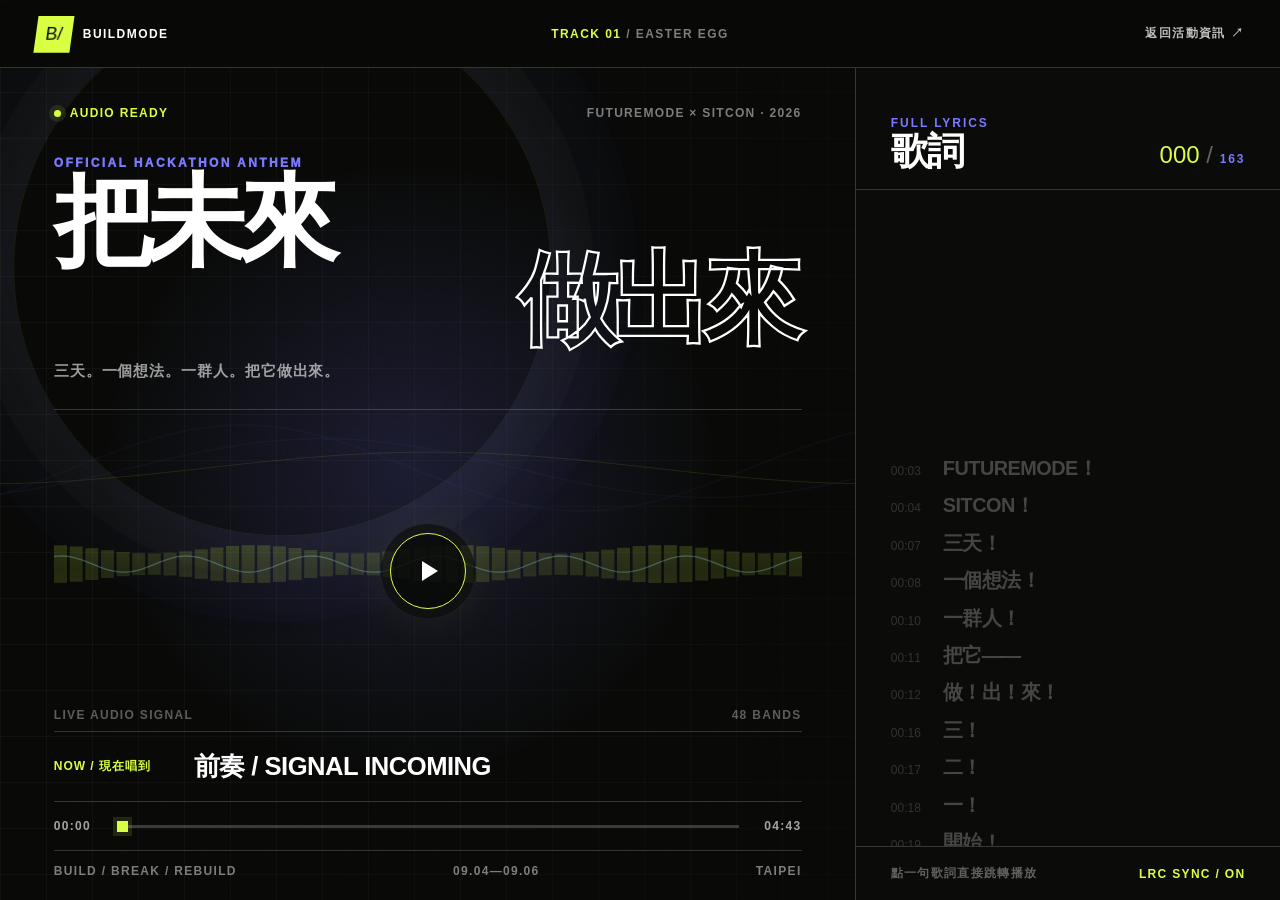
==== anthem.html @ 4e706528 "Sync anthem lyrics with LRC timestamps" ====
<!doctype html>
<html lang="zh-Hant">
  <head>
    <meta charset="UTF-8" />
    <meta name="viewport" content="width=device-width, initial-scale=1.0" />
    <meta name="description" content="BUILDMODE GEN-AI HACKATHON 2026 主題曲〈把未來做出來〉互動播放頁。" />
    <meta name="theme-color" content="#090a08" />
    <meta property="og:title" content="把未來做出來｜BUILDMODE 主題曲" />
    <meta property="og:description" content="FUTUREMODE × SITCON，三天，把腦中的未來做出來。" />
    <title>把未來做出來｜BUILDMODE 主題曲</title>
    <link rel="stylesheet" href="anthem.css" />
    <script src="anthem.js" defer></script>
  </head>
  <body>
    <a class="skip-link" href="#anthem-main">跳至播放器</a>
    <canvas id="ambient-canvas" class="ambient-canvas" aria-hidden="true"></canvas>
    <div class="page-grid" aria-hidden="true"></div>
    <div class="page-noise" aria-hidden="true"></div>

    <header class="anthem-header">
      <a class="anthem-brand" href="index.html" aria-label="返回 BUILDMODE 活動資訊首頁">
        <span aria-hidden="true">B/</span>
        <strong>BUILDMODE</strong>
      </a>
      <p><span>TRACK 01</span> / EASTER EGG</p>
      <a class="back-link" href="index.html">返回活動資訊 <span aria-hidden="true">↗</span></a>
    </header>

    <main id="anthem-main" class="anthem-layout">
      <section class="anthem-stage" aria-labelledby="anthem-title">
        <div class="stage-status">
          <span><i id="status-dot" aria-hidden="true"></i><b id="audio-status">AUDIO READY</b></span>
          <span>FUTUREMODE × SITCON · 2026</span>
        </div>

        <div class="title-block">
          <p class="title-kicker">OFFICIAL HACKATHON ANTHEM</p>
          <h1 id="anthem-title">
            <span>把未來</span>
            <span class="title-outline">做出來</span>
          </h1>
          <p class="title-note">三天。一個想法。一群人。把它做出來。</p>
        </div>

        <div class="visualizer" data-playing="false">
          <canvas id="wave-canvas" aria-hidden="true"></canvas>
          <div class="visualizer-rings" aria-hidden="true"><i></i><i></i><i></i></div>
          <button id="play-button" class="play-button" type="button" aria-label="播放〈把未來做出來〉">
            <span class="play-icon" aria-hidden="true"></span>
          </button>
          <div class="visualizer-label" aria-hidden="true"><span>LIVE AUDIO SIGNAL</span><span>48 BANDS</span></div>
        </div>

        <div class="current-lyric" aria-live="polite">
          <span>NOW / 現在唱到</span>
          <strong id="current-lyric">按下播放，把未來做出來。</strong>
        </div>

        <div class="player-controls">
          <time id="current-time" datetime="PT0S">00:00</time>
          <label class="seek-label">
            <span class="sr-only">歌曲進度</span>
            <input id="seek-control" type="range" min="0" max="1000" value="0" aria-valuetext="00:00 / --:--" />
          </label>
          <time id="duration" datetime="">--:--</time>
        </div>
        <audio id="anthem-audio" preload="metadata" playsinline>
          <source src="把未來做出來.mp3" type="audio/mpeg" />
          你的瀏覽器不支援音訊播放。
        </audio>

        <div class="stage-footer" aria-hidden="true">
          <span>BUILD / BREAK / REBUILD</span>
          <span>09.04—09.06</span>
          <span>TAIPEI</span>
        </div>
      </section>

      <aside class="lyrics-panel" aria-labelledby="lyrics-title">
        <header class="lyrics-header">
          <div>
            <span>FULL LYRICS</span>
            <h2 id="lyrics-title">歌詞</h2>
          </div>
          <p><b id="lyric-position">000</b> / <span id="lyric-total">---</span></p>
        </header>
        <div id="lyrics-scroll" class="lyrics-scroll" tabindex="0" aria-label="〈把未來做出來〉完整歌詞">
          <ol id="lyrics-list" class="lyrics-list" aria-live="polite">
            <li class="lyrics-loading">LOADING LYRICS<span>...</span></li>
          </ol>
        </div>
        <footer class="lyrics-footer">
          <span>點一句歌詞直接跳轉播放</span>
          <span>LRC SYNC / ON</span>
        </footer>
      </aside>
    </main>
  </body>
</html>
---- anthem.css ----
:root {
  --ink: #090a08;
  --paper: #f3f0e6;
  --acid: #d9ff43;
  --violet: #7b79ff;
  --cyan: #9de7ff;
  --line: rgba(255, 255, 255, 0.18);
  --energy-scale: 1;
  --energy-opacity: 0.16;
  --font-sans: "Noto Sans TC", "PingFang TC", "Microsoft JhengHei", Arial, sans-serif;
  --font-display: Impact, Haettenschweiler, "Arial Narrow Bold", "Arial Black", sans-serif;
}

*,
*::before,
*::after {
  box-sizing: border-box;
}

html {
  background: var(--ink);
  color-scheme: dark;
}

body {
  min-width: 320px;
  min-height: 100svh;
  margin: 0;
  overflow: hidden;
  background:
    radial-gradient(circle at 32% 52%, rgba(123, 121, 255, 0.17), transparent 31%),
    var(--ink);
  color: #fff;
  font-family: var(--font-sans);
  -webkit-font-smoothing: antialiased;
}

button,
input {
  color: inherit;
  font: inherit;
}

button,
a,
input {
  -webkit-tap-highlight-color: transparent;
}

a {
  color: inherit;
}

:focus-visible {
  outline: 3px solid var(--cyan);
  outline-offset: 4px;
}

::selection {
  background: var(--acid);
  color: var(--ink);
}

.sr-only {
  position: absolute;
  width: 1px;
  height: 1px;
  padding: 0;
  margin: -1px;
  overflow: hidden;
  clip: rect(0, 0, 0, 0);
  white-space: nowrap;
  border: 0;
}

.skip-link {
  position: fixed;
  z-index: 100;
  top: 8px;
  left: 8px;
  padding: 10px 14px;
  background: var(--acid);
  color: var(--ink);
  font-weight: 900;
  transform: translateY(-150%);
}

.skip-link:focus {
  transform: translateY(0);
}

.ambient-canvas,
.page-grid,
.page-noise {
  position: fixed;
  inset: 0;
  width: 100%;
  height: 100%;
  pointer-events: none;
}

.ambient-canvas {
  z-index: 0;
  opacity: var(--energy-opacity);
  filter: blur(0.3px);
  transition: opacity 120ms linear;
}

.page-grid {
  z-index: 1;
  background-image:
    linear-gradient(rgba(255, 255, 255, 0.035) 1px, transparent 1px),
    linear-gradient(90deg, rgba(255, 255, 255, 0.035) 1px, transparent 1px);
  background-size: 46px 46px;
  mask-image: linear-gradient(90deg, #000, rgba(0, 0, 0, 0.62) 58%, transparent 86%);
}

.page-noise {
  z-index: 2;
  opacity: 0.18;
  background-image: url("data:image/svg+xml,%3Csvg viewBox='0 0 180 180' xmlns='http://www.w3.org/2000/svg'%3E%3Cfilter id='n'%3E%3CfeTurbulence type='fractalNoise' baseFrequency='.92' numOctaves='3' stitchTiles='stitch'/%3E%3C/filter%3E%3Crect width='100%25' height='100%25' filter='url(%23n)' opacity='.2'/%3E%3C/svg%3E");
  mix-blend-mode: soft-light;
}

.anthem-header {
  position: fixed;
  z-index: 20;
  top: 0;
  right: 0;
  left: 0;
  display: grid;
  height: 68px;
  grid-template-columns: 1fr auto 1fr;
  align-items: center;
  padding: 0 clamp(18px, 2.8vw, 44px);
  border-bottom: 1px solid var(--line);
  background: rgba(9, 10, 8, 0.72);
  backdrop-filter: blur(18px);
}

.anthem-brand {
  display: inline-flex;
  justify-self: start;
  align-items: center;
  gap: 11px;
  text-decoration: none;
}

.anthem-brand > span {
  display: grid;
  width: 36px;
  height: 36px;
  place-items: center;
  background: var(--acid);
  color: var(--ink);
  font-family: var(--font-display);
  font-size: 18px;
  transform: skew(-8deg);
  transition: transform 220ms cubic-bezier(0.16, 1, 0.3, 1);
}

.anthem-brand:hover > span {
  transform: skew(-8deg) rotate(8deg) scale(1.08);
}

.anthem-brand strong,
.anthem-header p,
.back-link {
  font-size: 12px;
  font-weight: 900;
  letter-spacing: 0.12em;
}

.anthem-header p {
  margin: 0;
  color: rgba(255, 255, 255, 0.48);
}

.anthem-header p span {
  color: var(--acid);
}

.back-link {
  justify-self: end;
  color: rgba(255, 255, 255, 0.74);
  text-decoration: none;
}

.back-link:hover {
  color: var(--acid);
}

.anthem-layout {
  position: relative;
  z-index: 3;
  display: grid;
  height: 100svh;
  grid-template-columns: minmax(0, 1.45fr) minmax(370px, 0.72fr);
  padding-top: 68px;
}

.anthem-stage {
  position: relative;
  display: grid;
  min-width: 0;
  grid-template-rows: auto auto minmax(170px, 1fr) auto auto auto;
  padding: clamp(24px, 3vw, 46px) clamp(24px, 4.2vw, 68px) 22px;
  overflow: hidden;
}

.anthem-stage::before {
  position: absolute;
  z-index: -1;
  top: 24%;
  left: 33%;
  width: min(42vw, 620px);
  aspect-ratio: 1;
  border: 1px solid rgba(217, 255, 67, 0.12);
  border-radius: 50%;
  box-shadow:
    0 0 0 42px rgba(217, 255, 67, 0.025),
    0 0 0 86px rgba(123, 121, 255, 0.025),
    0 0 120px rgba(123, 121, 255, 0.2);
  content: "";
  opacity: calc(0.54 + var(--energy-opacity));
  transform: translate(-50%, -50%) scale(var(--energy-scale));
  transition: transform 100ms linear, opacity 100ms linear;
}

.stage-status,
.stage-footer,
.visualizer-label,
.player-controls,
.lyrics-footer {
  font-size: 12px;
  font-weight: 850;
  letter-spacing: 0.11em;
}

.stage-status,
.stage-footer {
  display: flex;
  align-items: center;
  justify-content: space-between;
  color: rgba(255, 255, 255, 0.47);
}

.stage-status > span:first-child {
  display: inline-flex;
  align-items: center;
  gap: 9px;
  color: var(--acid);
}

.stage-status i {
  width: 7px;
  height: 7px;
  border-radius: 50%;
  background: currentcolor;
  box-shadow: 0 0 0 5px rgba(217, 255, 67, 0.1);
}

.stage-status i.is-live {
  animation: status-pulse 1.1s ease-out infinite;
}

.stage-status i.is-error {
  color: #ff7a64;
}

.title-block {
  position: relative;
  z-index: 2;
  margin-top: clamp(22px, 4vh, 44px);
}

.title-kicker {
  margin: 0 0 13px;
  color: var(--violet);
  font-size: 12px;
  font-weight: 950;
  letter-spacing: 0.2em;
}

.title-block h1 {
  display: flex;
  flex-direction: column;
  margin: 0;
  font-size: clamp(58px, 7.8vw, 128px);
  font-weight: 950;
  letter-spacing: -0.075em;
  line-height: 0.78;
}

.title-block h1 > span {
  display: block;
  width: max-content;
  max-width: 100%;
  transform: translateY(20px);
  opacity: 0;
}

body.is-ready .title-block h1 > span {
  transform: translateY(0);
  opacity: 1;
  transition: opacity 620ms ease, transform 720ms cubic-bezier(0.16, 1, 0.3, 1);
}

body.is-ready .title-block h1 > span:nth-child(2) {
  transition-delay: 90ms;
}

.title-outline {
  align-self: flex-end;
  padding-right: 0.06em;
  color: transparent;
  -webkit-text-stroke: clamp(1px, 0.18vw, 3px) #fff;
}

.title-note {
  max-width: 540px;
  margin: 22px 0 0;
  color: rgba(255, 255, 255, 0.6);
  font-size: clamp(13px, 1.2vw, 16px);
  font-weight: 700;
  letter-spacing: 0.06em;
}

.visualizer {
  position: relative;
  min-height: 170px;
  margin-top: clamp(16px, 3vh, 34px);
  border-top: 1px solid var(--line);
  border-bottom: 1px solid var(--line);
  overflow: hidden;
}

#wave-canvas {
  position: absolute;
  inset: 0;
  display: block;
  width: 100%;
  height: 100%;
}

.visualizer-rings {
  position: absolute;
  top: 50%;
  left: 50%;
  width: 104px;
  height: 104px;
  pointer-events: none;
  transform: translate(-50%, -50%);
}

.visualizer-rings i {
  position: absolute;
  inset: 0;
  border: 1px solid rgba(217, 255, 67, 0.38);
  border-radius: 50%;
  opacity: 0;
}

.visualizer[data-playing="true"] .visualizer-rings i {
  animation: ring-out 2.1s ease-out infinite;
}

.visualizer[data-playing="true"] .visualizer-rings i:nth-child(2) {
  animation-delay: 0.7s;
}

.visualizer[data-playing="true"] .visualizer-rings i:nth-child(3) {
  animation-delay: 1.4s;
}

.play-button {
  position: absolute;
  z-index: 2;
  top: 50%;
  left: 50%;
  display: grid;
  width: 76px;
  height: 76px;
  padding: 0;
  place-items: center;
  border: 1px solid var(--acid);
  border-radius: 50%;
  background: rgba(9, 10, 8, 0.86);
  box-shadow: 0 0 0 9px rgba(9, 10, 8, 0.62), 0 0 55px rgba(217, 255, 67, 0.12);
  cursor: pointer;
  transform: translate(-50%, -50%);
  transition: background 180ms ease, color 180ms ease, transform 180ms ease;
}

.play-button:hover {
  background: var(--acid);
  color: var(--ink);
  transform: translate(-50%, -50%) scale(1.06);
}

.play-button:active {
  transform: translate(-50%, -50%) scale(0.96);
}

.play-icon {
  width: 0;
  height: 0;
  margin-left: 5px;
  border-top: 10px solid transparent;
  border-bottom: 10px solid transparent;
  border-left: 16px solid currentcolor;
}

.play-button.is-playing .play-icon {
  width: 15px;
  height: 19px;
  margin-left: 0;
  border: 0;
  border-right: 5px solid currentcolor;
  border-left: 5px solid currentcolor;
}

.visualizer-label {
  position: absolute;
  right: 0;
  bottom: 9px;
  left: 0;
  display: flex;
  justify-content: space-between;
  color: rgba(255, 255, 255, 0.34);
  pointer-events: none;
}

.current-lyric {
  display: grid;
  min-height: 70px;
  grid-template-columns: 120px 1fr;
  gap: 20px;
  align-items: center;
  padding: 10px 0;
  border-bottom: 1px solid var(--line);
}

.current-lyric > span {
  color: var(--acid);
  font-size: 12px;
  font-weight: 900;
  letter-spacing: 0.08em;
}

.current-lyric strong {
  min-width: 0;
  overflow: hidden;
  font-size: clamp(17px, 2vw, 27px);
  letter-spacing: -0.02em;
  line-height: 1.1;
  text-overflow: ellipsis;
  white-space: nowrap;
}

.player-controls {
  display: grid;
  grid-template-columns: 48px 1fr 48px;
  gap: 15px;
  align-items: center;
  padding: 15px 0;
  color: rgba(255, 255, 255, 0.63);
  font-variant-numeric: tabular-nums;
}

.player-controls time:last-child {
  text-align: right;
}

.seek-label {
  display: flex;
  align-items: center;
}

#seek-control {
  width: 100%;
  height: 18px;
  margin: 0;
  appearance: none;
  background: transparent;
  cursor: pointer;
}

#seek-control::-webkit-slider-runnable-track {
  height: 3px;
  background: linear-gradient(90deg, var(--acid) var(--seek-progress, 0%), rgba(255, 255, 255, 0.2) var(--seek-progress, 0%));
}

#seek-control::-moz-range-track {
  height: 3px;
  background: rgba(255, 255, 255, 0.2);
}

#seek-control::-moz-range-progress {
  height: 3px;
  background: var(--acid);
}

#seek-control::-webkit-slider-thumb {
  width: 11px;
  height: 11px;
  margin-top: -4px;
  appearance: none;
  border: 0;
  border-radius: 0;
  background: var(--acid);
  box-shadow: 0 0 0 4px rgba(217, 255, 67, 0.12);
}

#seek-control::-moz-range-thumb {
  width: 11px;
  height: 11px;
  border: 0;
  border-radius: 0;
  background: var(--acid);
}

.stage-footer {
  padding-top: 13px;
  border-top: 1px solid var(--line);
}

.lyrics-panel {
  position: relative;
  display: grid;
  min-width: 0;
  min-height: 0;
  grid-template-rows: auto minmax(0, 1fr) auto;
  border-left: 1px solid var(--line);
  background: rgba(13, 14, 12, 0.83);
  backdrop-filter: blur(24px);
}

.lyrics-header {
  display: flex;
  min-height: 122px;
  align-items: end;
  justify-content: space-between;
  padding: 25px clamp(22px, 2.7vw, 40px) 20px;
  border-bottom: 1px solid var(--line);
}

.lyrics-header span {
  color: var(--violet);
  font-size: 12px;
  font-weight: 900;
  letter-spacing: 0.16em;
}

.lyrics-header h2 {
  margin: 3px 0 0;
  font-size: clamp(32px, 3vw, 48px);
  letter-spacing: -0.06em;
  line-height: 0.9;
}

.lyrics-header p {
  margin: 0;
  color: rgba(255, 255, 255, 0.36);
  font-family: var(--font-display);
  font-size: 24px;
  font-variant-numeric: tabular-nums;
}

.lyrics-header p b {
  color: var(--acid);
  font-weight: 500;
}

.lyrics-scroll {
  min-height: 0;
  padding: calc(50vh - 190px) clamp(22px, 2.7vw, 40px);
  overflow-x: hidden;
  overflow-y: auto;
  overscroll-behavior: contain;
  scrollbar-color: var(--acid) rgba(255, 255, 255, 0.08);
  scrollbar-width: thin;
}

.lyrics-scroll::-webkit-scrollbar {
  width: 5px;
}

.lyrics-scroll::-webkit-scrollbar-track {
  background: rgba(255, 255, 255, 0.06);
}

.lyrics-scroll::-webkit-scrollbar-thumb {
  background: var(--acid);
}

.lyrics-list {
  margin: 0;
  padding: 0;
  list-style: none;
}

.lyric-line {
  position: relative;
  display: grid;
  grid-template-columns: 42px minmax(0, 1fr);
  gap: 10px;
  align-items: baseline;
  margin: 0;
  color: rgba(255, 255, 255, 0.24);
  transition: color 220ms ease, transform 320ms cubic-bezier(0.16, 1, 0.3, 1);
}

.lyric-line::before {
  color: rgba(255, 255, 255, 0.16);
  content: attr(data-time);
  font-family: var(--font-display);
  font-size: 12px;
  font-variant-numeric: tabular-nums;
}

.lyric-line button {
  padding: 6px 0;
  border: 0;
  background: transparent;
  color: inherit;
  cursor: pointer;
  font-size: clamp(16px, 1.55vw, 23px);
  font-weight: 800;
  letter-spacing: -0.025em;
  line-height: 1.28;
  text-align: left;
}

.lyric-line:hover {
  color: rgba(255, 255, 255, 0.68);
}

.lyric-line.is-near {
  color: rgba(255, 255, 255, 0.5);
}

.lyric-line.is-active {
  color: #fff;
  transform: translateX(9px);
}

.lyric-line.is-active::before {
  color: var(--acid);
  content: "▶";
}

.lyric-line.is-active button {
  text-shadow: 0 0 26px rgba(217, 255, 67, 0.18);
}

.lyric-break {
  height: 25px;
  margin: 10px 0;
  border-left: 1px solid rgba(217, 255, 67, 0.32);
}

.lyrics-loading,
.lyrics-error {
  color: var(--acid);
  font-family: var(--font-display);
  font-size: 26px;
  letter-spacing: 0.08em;
}

.lyrics-loading span {
  animation: blink 800ms steps(1) infinite;
}

.lyrics-footer {
  display: flex;
  min-height: 54px;
  align-items: center;
  justify-content: space-between;
  padding: 0 clamp(22px, 2.7vw, 40px);
  border-top: 1px solid var(--line);
  color: rgba(255, 255, 255, 0.35);
}

.lyrics-footer span:last-child {
  color: var(--acid);
}

@keyframes ring-out {
  from { opacity: 0.65; transform: scale(0.56); }
  to { opacity: 0; transform: scale(1.85); }
}

@keyframes status-pulse {
  70% { box-shadow: 0 0 0 9px rgba(217, 255, 67, 0); }
  100% { box-shadow: 0 0 0 0 rgba(217, 255, 67, 0); }
}

@keyframes blink {
  50% { opacity: 0; }
}

@media (max-width: 900px) {
  body {
    overflow: auto;
  }

  .anthem-layout {
    height: auto;
    min-height: 100svh;
    grid-template-columns: 1fr;
  }

  .anthem-stage {
    min-height: calc(100svh - 68px);
  }

  .lyrics-panel {
    height: min(850px, 100svh);
    border-top: 1px solid var(--line);
    border-left: 0;
  }

  .page-grid {
    mask-image: linear-gradient(to bottom, #000, rgba(0, 0, 0, 0.25) 80%, transparent);
  }
}

@media (max-width: 600px) {
  .anthem-header {
    height: 62px;
    grid-template-columns: 1fr auto;
    padding: 0 16px;
  }

  .anthem-header p {
    display: none;
  }

  .anthem-brand strong,
  .back-link {
    font-size: 11px;
  }

  .anthem-layout {
    padding-top: 62px;
  }

  .anthem-stage {
    min-height: calc(100svh - 62px);
    grid-template-rows: auto auto minmax(150px, 1fr) auto auto auto;
    padding: 20px 17px 16px;
  }

  .stage-status > span:last-child,
  .stage-footer span:nth-child(2) {
    display: none;
  }

  .title-block {
    margin-top: 26px;
  }

  .title-block h1 {
    font-size: clamp(57px, 20vw, 86px);
  }

  .title-outline {
    align-self: flex-start;
    margin-left: 0.3em;
  }

  .title-note {
    margin-top: 17px;
    font-size: 12px;
  }

  .visualizer {
    min-height: 150px;
    margin-top: 18px;
  }

  .play-button {
    width: 66px;
    height: 66px;
  }

  .current-lyric {
    min-height: 66px;
    grid-template-columns: 1fr;
    gap: 3px;
  }

  .current-lyric strong {
    font-size: 18px;
  }

  .stage-footer {
    font-size: 10px;
  }

  .lyrics-header {
    min-height: 106px;
    padding: 22px 18px 17px;
  }

  .lyrics-scroll {
    padding-right: 18px;
    padding-left: 18px;
  }

  .lyric-line button {
    font-size: 18px;
  }

  .lyrics-footer {
    padding: 0 18px;
    font-size: 10px;
  }
}

@media (max-height: 720px) and (min-width: 901px) {
  .anthem-stage {
    grid-template-rows: auto auto minmax(130px, 1fr) auto auto auto;
    padding-top: 20px;
  }

  .title-block {
    margin-top: 18px;
  }

  .title-block h1 {
    font-size: clamp(54px, 6.8vw, 98px);
  }

  .title-note {
    margin-top: 14px;
  }

  .visualizer {
    min-height: 130px;
    margin-top: 14px;
  }

  .current-lyric {
    min-height: 58px;
  }
}

@media (prefers-reduced-motion: reduce) {
  *,
  *::before,
  *::after {
    scroll-behavior: auto !important;
    animation-duration: 0.01ms !important;
    animation-iteration-count: 1 !important;
    transition-duration: 0.01ms !important;
  }

  .title-block h1 > span {
    transform: none;
    opacity: 1;
  }
}
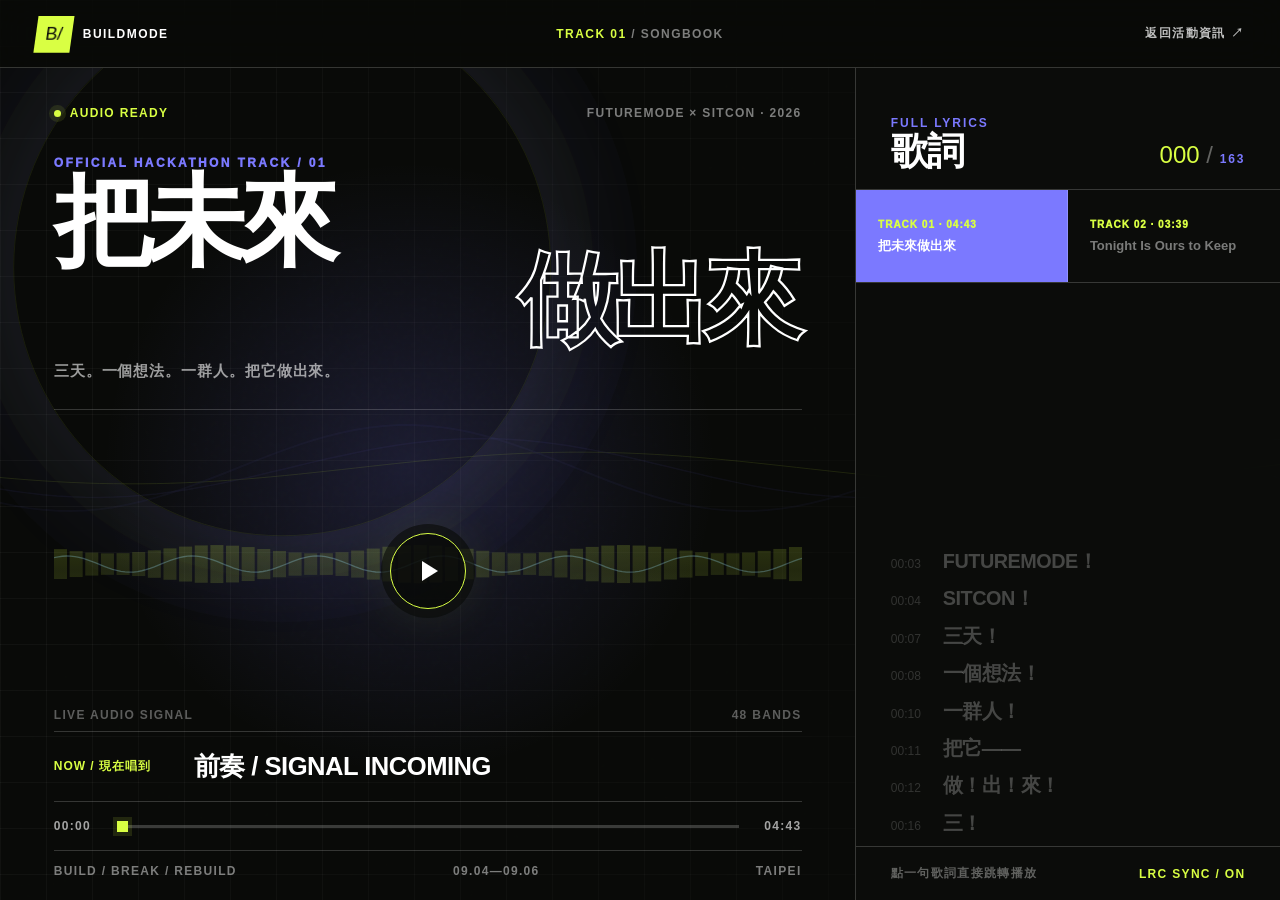
==== commit 0a83358f: "Add second anthem track and team T264" ====
--- a/anthem.html
+++ b/anthem.html
@@ -3,11 +3,11 @@
   <head>
     <meta charset="UTF-8" />
     <meta name="viewport" content="width=device-width, initial-scale=1.0" />
-    <meta name="description" content="BUILDMODE GEN-AI HACKATHON 2026 主題曲〈把未來做出來〉互動播放頁。" />
+    <meta name="description" content="BUILDMODE GEN-AI HACKATHON 2026 雙曲互動播放頁：〈把未來做出來〉與〈Tonight Is Ours to Keep〉。" />
     <meta name="theme-color" content="#090a08" />
-    <meta property="og:title" content="把未來做出來｜BUILDMODE 主題曲" />
-    <meta property="og:description" content="FUTUREMODE × SITCON，三天，把腦中的未來做出來。" />
-    <title>把未來做出來｜BUILDMODE 主題曲</title>
+    <meta property="og:title" content="BUILDMODE SONGBOOK｜Hackathon Tracks" />
+    <meta property="og:description" content="FUTUREMODE × SITCON，兩首歌記下三天一起完成作品的時刻。" />
+    <title>BUILDMODE SONGBOOK｜Hackathon Tracks</title>
     <link rel="stylesheet" href="anthem.css" />
     <script src="anthem.js" defer></script>
   </head>
@@ -22,7 +22,7 @@
         <span aria-hidden="true">B/</span>
         <strong>BUILDMODE</strong>
       </a>
-      <p><span>TRACK 01</span> / EASTER EGG</p>
+      <p><span id="track-index">TRACK 01</span> / SONGBOOK</p>
       <a class="back-link" href="index.html">返回活動資訊 <span aria-hidden="true">↗</span></a>
     </header>
 
@@ -34,12 +34,12 @@
         </div>
 
         <div class="title-block">
-          <p class="title-kicker">OFFICIAL HACKATHON ANTHEM</p>
+          <p id="title-kicker" class="title-kicker">OFFICIAL HACKATHON TRACK / 01</p>
           <h1 id="anthem-title">
-            <span>把未來</span>
-            <span class="title-outline">做出來</span>
+            <span id="track-title-first">把未來</span>
+            <span id="track-title-second" class="title-outline">做出來</span>
           </h1>
-          <p class="title-note">三天。一個想法。一群人。把它做出來。</p>
+          <p id="title-note" class="title-note">三天。一個想法。一群人。把它做出來。</p>
         </div>
 
         <div class="visualizer" data-playing="false">
@@ -65,7 +65,7 @@
           <time id="duration" datetime="">--:--</time>
         </div>
         <audio id="anthem-audio" preload="metadata" playsinline>
-          <source src="把未來做出來.mp3" type="audio/mpeg" />
+          <source src="assets/audio/把未來做出來.mp3" type="audio/mpeg" />
           你的瀏覽器不支援音訊播放。
         </audio>
 
@@ -84,6 +84,14 @@
           </div>
           <p><b id="lyric-position">000</b> / <span id="lyric-total">---</span></p>
         </header>
+        <div id="track-switcher" class="track-switcher" role="tablist" aria-label="選擇歌曲">
+          <button type="button" role="tab" data-track-index="0" aria-selected="true" aria-controls="lyrics-list">
+            <small>TRACK 01 · 04:43</small><strong>把未來做出來</strong>
+          </button>
+          <button type="button" role="tab" data-track-index="1" aria-selected="false" aria-controls="lyrics-list" tabindex="-1">
+            <small>TRACK 02 · 03:39</small><strong lang="en">Tonight Is Ours to Keep</strong>
+          </button>
+        </div>
         <div id="lyrics-scroll" class="lyrics-scroll" tabindex="0" aria-label="〈把未來做出來〉完整歌詞">
           <ol id="lyrics-list" class="lyrics-list" aria-live="polite">
             <li class="lyrics-loading">LOADING LYRICS<span>...</span></li>
--- a/anthem.css
+++ b/anthem.css
@@ -292,6 +292,12 @@
   line-height: 0.78;
 }
 
+.title-block.is-english h1 {
+  font-size: clamp(48px, 6.5vw, 104px);
+  letter-spacing: -0.06em;
+  line-height: 0.84;
+}
+
 .title-block h1 > span {
   display: block;
   width: max-content;
@@ -530,10 +536,60 @@
   display: grid;
   min-width: 0;
   min-height: 0;
-  grid-template-rows: auto minmax(0, 1fr) auto;
+  grid-template-rows: auto auto minmax(0, 1fr) auto;
   border-left: 1px solid var(--line);
   background: rgba(13, 14, 12, 0.83);
   backdrop-filter: blur(24px);
+}
+
+.track-switcher {
+  display: grid;
+  grid-template-columns: repeat(2, minmax(0, 1fr));
+  border-bottom: 1px solid var(--line);
+}
+
+.track-switcher button {
+  display: flex;
+  min-width: 0;
+  min-height: 92px;
+  flex-direction: column;
+  gap: 8px;
+  align-items: flex-start;
+  justify-content: center;
+  padding: 14px clamp(14px, 1.7vw, 24px);
+  border: 0;
+  border-right: 1px solid var(--line);
+  background: transparent;
+  color: rgba(255, 255, 255, 0.46);
+  cursor: pointer;
+  text-align: left;
+  transition: background 160ms ease, color 160ms ease;
+}
+
+.track-switcher button:last-child {
+  border-right: 0;
+}
+
+.track-switcher button:hover {
+  color: #fff;
+}
+
+.track-switcher button[aria-selected="true"] {
+  background: var(--violet);
+  color: #fff;
+}
+
+.track-switcher small {
+  color: var(--acid);
+  font-size: 10px;
+  font-weight: 950;
+  letter-spacing: 0.1em;
+}
+
+.track-switcher strong {
+  max-width: 100%;
+  font-size: 13px;
+  line-height: 1.2;
 }
 
 .lyrics-header {
@@ -765,6 +821,10 @@
     font-size: clamp(57px, 20vw, 86px);
   }
 
+  .title-block.is-english h1 {
+    font-size: clamp(43px, 14vw, 60px);
+  }
+
   .title-outline {
     align-self: flex-start;
     margin-left: 0.3em;
@@ -802,6 +862,11 @@
   .lyrics-header {
     min-height: 106px;
     padding: 22px 18px 17px;
+  }
+
+  .track-switcher button {
+    min-height: 88px;
+    padding: 13px 14px;
   }
 
   .lyrics-scroll {
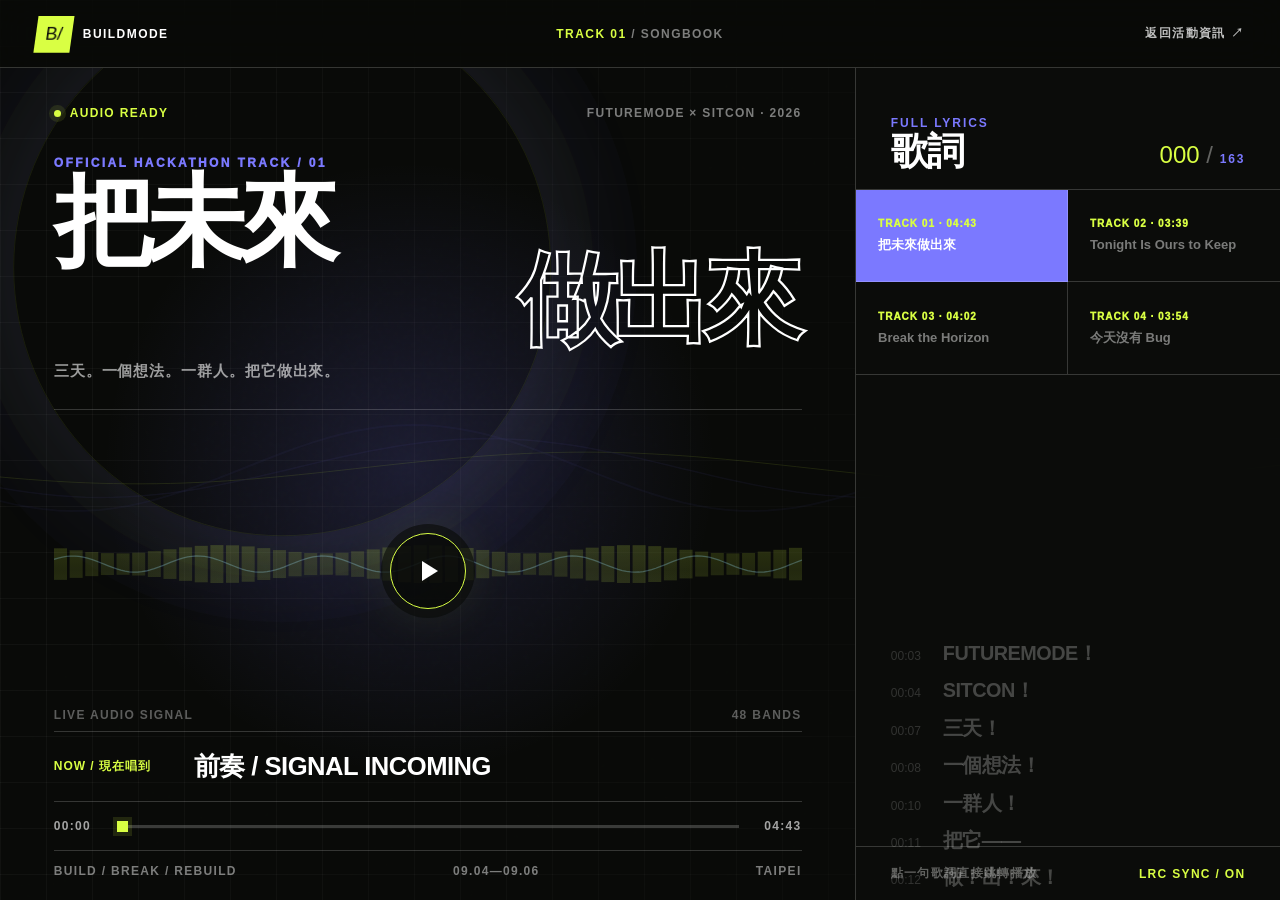
==== commit 1f0cc8e5: "Add two more anthem tracks" ====
--- a/anthem.html
+++ b/anthem.html
@@ -3,10 +3,10 @@
   <head>
     <meta charset="UTF-8" />
     <meta name="viewport" content="width=device-width, initial-scale=1.0" />
-    <meta name="description" content="BUILDMODE GEN-AI HACKATHON 2026 雙曲互動播放頁：〈把未來做出來〉與〈Tonight Is Ours to Keep〉。" />
+    <meta name="description" content="BUILDMODE GEN-AI HACKATHON 2026 SONGBOOK，收錄四首活動歌曲與同步歌詞。" />
     <meta name="theme-color" content="#090a08" />
     <meta property="og:title" content="BUILDMODE SONGBOOK｜Hackathon Tracks" />
-    <meta property="og:description" content="FUTUREMODE × SITCON，兩首歌記下三天一起完成作品的時刻。" />
+    <meta property="og:description" content="FUTUREMODE × SITCON，四首歌記下三天一起完成作品的時刻。" />
     <title>BUILDMODE SONGBOOK｜Hackathon Tracks</title>
     <link rel="stylesheet" href="anthem.css" />
     <script src="anthem.js" defer></script>
@@ -91,6 +91,12 @@
           <button type="button" role="tab" data-track-index="1" aria-selected="false" aria-controls="lyrics-list" tabindex="-1">
             <small>TRACK 02 · 03:39</small><strong lang="en">Tonight Is Ours to Keep</strong>
           </button>
+          <button type="button" role="tab" data-track-index="2" aria-selected="false" aria-controls="lyrics-list" tabindex="-1">
+            <small>TRACK 03 · 04:02</small><strong lang="en">Break the Horizon</strong>
+          </button>
+          <button type="button" role="tab" data-track-index="3" aria-selected="false" aria-controls="lyrics-list" tabindex="-1">
+            <small>TRACK 04 · 03:54</small><strong>今天沒有 Bug</strong>
+          </button>
         </div>
         <div id="lyrics-scroll" class="lyrics-scroll" tabindex="0" aria-label="〈把未來做出來〉完整歌詞">
           <ol id="lyrics-list" class="lyrics-list" aria-live="polite">
--- a/anthem.css
+++ b/anthem.css
@@ -566,8 +566,12 @@
   transition: background 160ms ease, color 160ms ease;
 }
 
-.track-switcher button:last-child {
+.track-switcher button:nth-child(even) {
   border-right: 0;
+}
+
+.track-switcher button:nth-child(-n + 2) {
+  border-bottom: 1px solid var(--line);
 }
 
 .track-switcher button:hover {
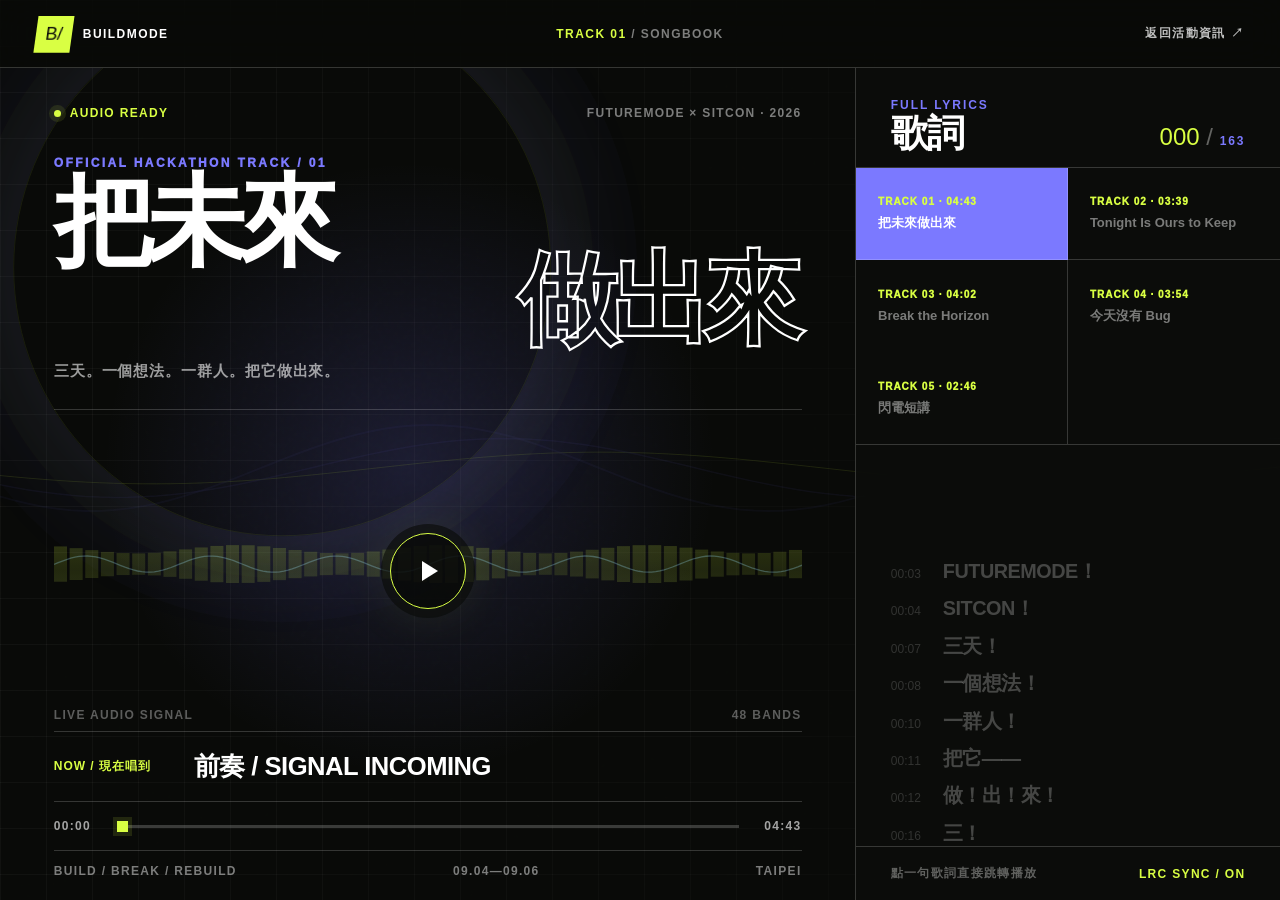
==== commit ecdc7821: "add lightning talk track" ====
--- a/anthem.html
+++ b/anthem.html
@@ -3,10 +3,10 @@
   <head>
     <meta charset="UTF-8" />
     <meta name="viewport" content="width=device-width, initial-scale=1.0" />
-    <meta name="description" content="BUILDMODE GEN-AI HACKATHON 2026 SONGBOOK，收錄四首活動歌曲與同步歌詞。" />
+    <meta name="description" content="BUILDMODE GEN-AI HACKATHON 2026 SONGBOOK，收錄五首活動歌曲與同步歌詞。" />
     <meta name="theme-color" content="#090a08" />
     <meta property="og:title" content="BUILDMODE SONGBOOK｜Hackathon Tracks" />
-    <meta property="og:description" content="FUTUREMODE × SITCON，四首歌記下三天一起完成作品的時刻。" />
+    <meta property="og:description" content="FUTUREMODE × SITCON，五首歌記下三天一起完成作品的時刻。" />
     <title>BUILDMODE SONGBOOK｜Hackathon Tracks</title>
     <link rel="stylesheet" href="anthem.css" />
     <script src="anthem.js" defer></script>
@@ -97,6 +97,9 @@
           <button type="button" role="tab" data-track-index="3" aria-selected="false" aria-controls="lyrics-list" tabindex="-1">
             <small>TRACK 04 · 03:54</small><strong>今天沒有 Bug</strong>
           </button>
+          <button type="button" role="tab" data-track-index="4" aria-selected="false" aria-controls="lyrics-list" tabindex="-1">
+            <small>TRACK 05 · 02:46</small><strong>閃電短講</strong>
+          </button>
         </div>
         <div id="lyrics-scroll" class="lyrics-scroll" tabindex="0" aria-label="〈把未來做出來〉完整歌詞">
           <ol id="lyrics-list" class="lyrics-list" aria-live="polite">
--- a/anthem.css
+++ b/anthem.css
@@ -598,10 +598,10 @@
 
 .lyrics-header {
   display: flex;
-  min-height: 122px;
+  min-height: 100px;
   align-items: end;
   justify-content: space-between;
-  padding: 25px clamp(22px, 2.7vw, 40px) 20px;
+  padding: 20px clamp(22px, 2.7vw, 40px) 16px;
   border-bottom: 1px solid var(--line);
 }
 
@@ -634,12 +634,16 @@
 
 .lyrics-scroll {
   min-height: 0;
-  padding: calc(50vh - 190px) clamp(22px, 2.7vw, 40px);
+  padding:
+    clamp(80px, 12vh, 140px)
+    clamp(22px, 2.7vw, 40px);
+
   overflow-x: hidden;
   overflow-y: auto;
   overscroll-behavior: contain;
   scrollbar-color: var(--acid) rgba(255, 255, 255, 0.08);
   scrollbar-width: thin;
+  position: relative;
 }
 
 .lyrics-scroll::-webkit-scrollbar {
@@ -868,11 +872,10 @@
     padding: 22px 18px 17px;
   }
 
-  .track-switcher button {
-    min-height: 88px;
-    padding: 13px 14px;
-  }
-
+.track-switcher button {
+  min-height: 72px;
+  padding: 10px clamp(14px, 1.7vw, 24px);
+}
   .lyrics-scroll {
     padding-right: 18px;
     padding-left: 18px;
@@ -913,6 +916,34 @@
 
   .current-lyric {
     min-height: 58px;
+  }
+}
+
+@media (max-height: 850px) and (min-width: 901px) {
+  .lyrics-header {
+    min-height: 90px;
+    padding-top: 16px;
+    padding-bottom: 14px;
+  }
+
+  .lyrics-header h2 {
+    font-size: 34px;
+  }
+
+  .track-switcher button {
+    min-height: 66px;
+    gap: 4px;
+    padding-top: 8px;
+    padding-bottom: 8px;
+  }
+
+  .lyrics-scroll {
+    padding-top: 70px;
+    padding-bottom: 70px;
+  }
+
+  .lyrics-footer {
+    min-height: 44px;
   }
 }
 
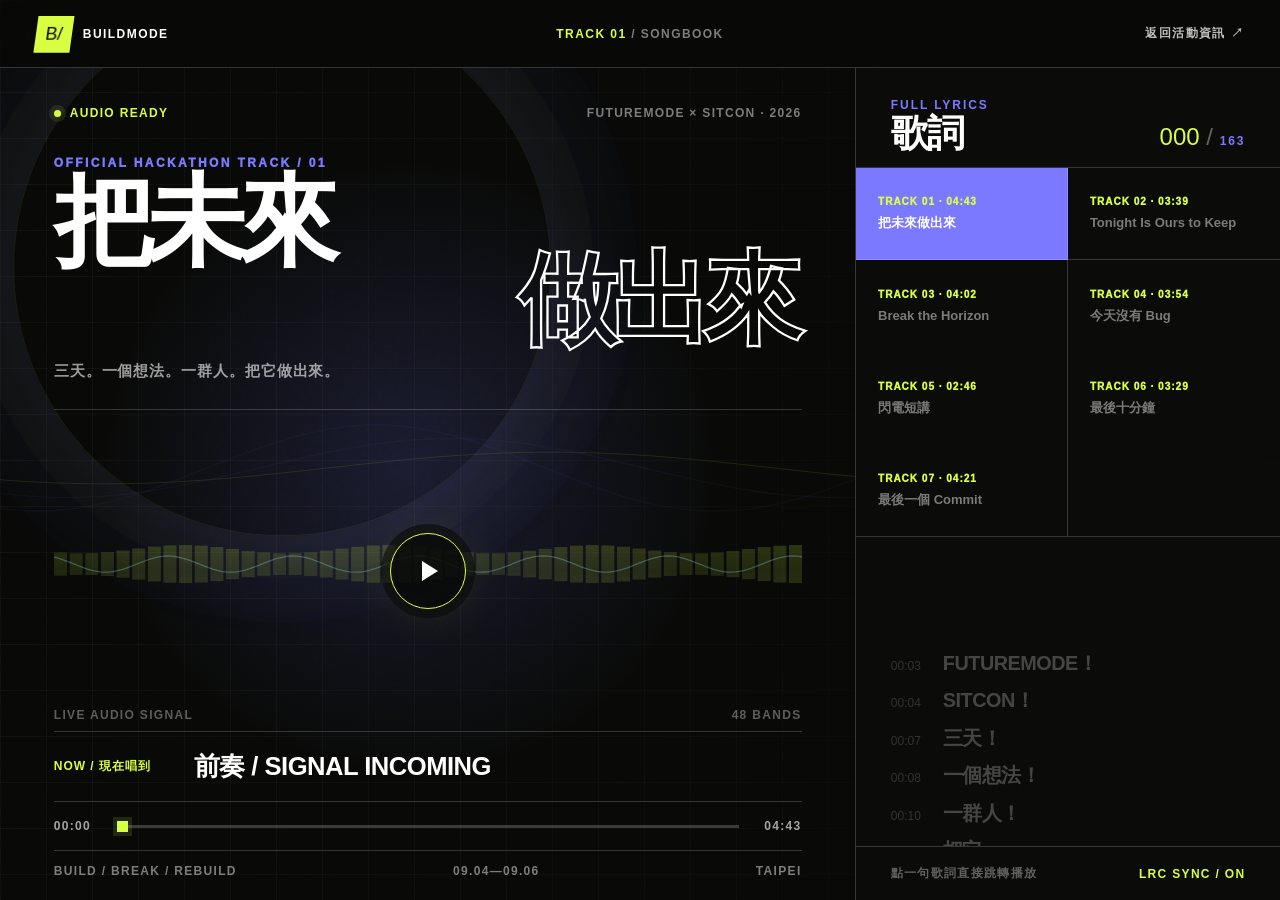
==== commit 9b101d5a: "add final countdown songs" ====
--- a/anthem.html
+++ b/anthem.html
@@ -3,10 +3,10 @@
   <head>
     <meta charset="UTF-8" />
     <meta name="viewport" content="width=device-width, initial-scale=1.0" />
-    <meta name="description" content="BUILDMODE GEN-AI HACKATHON 2026 SONGBOOK，收錄五首活動歌曲與同步歌詞。" />
+    <meta name="description" content="BUILDMODE GEN-AI HACKATHON 2026 SONGBOOK，收錄七首活動歌曲與同步歌詞。" />
     <meta name="theme-color" content="#090a08" />
     <meta property="og:title" content="BUILDMODE SONGBOOK｜Hackathon Tracks" />
-    <meta property="og:description" content="FUTUREMODE × SITCON，五首歌記下三天一起完成作品的時刻。" />
+    <meta property="og:description" content="FUTUREMODE × SITCON，七首歌記下三天一起完成作品的時刻。" />
     <title>BUILDMODE SONGBOOK｜Hackathon Tracks</title>
     <link rel="stylesheet" href="anthem.css" />
     <script src="anthem.js" defer></script>
@@ -100,6 +100,12 @@
           <button type="button" role="tab" data-track-index="4" aria-selected="false" aria-controls="lyrics-list" tabindex="-1">
             <small>TRACK 05 · 02:46</small><strong>閃電短講</strong>
           </button>
+          <button type="button" role="tab" data-track-index="5" aria-selected="false" aria-controls="lyrics-list" tabindex="-1">
+            <small>TRACK 06 · 03:29</small><strong>最後十分鐘</strong>
+          </button>
+          <button type="button" role="tab" data-track-index="6" aria-selected="false" aria-controls="lyrics-list" tabindex="-1">
+            <small>TRACK 07 · 04:21</small><strong>最後一個 Commit</strong>
+          </button>
         </div>
         <div id="lyrics-scroll" class="lyrics-scroll" tabindex="0" aria-label="〈把未來做出來〉完整歌詞">
           <ol id="lyrics-list" class="lyrics-list" aria-live="polite">
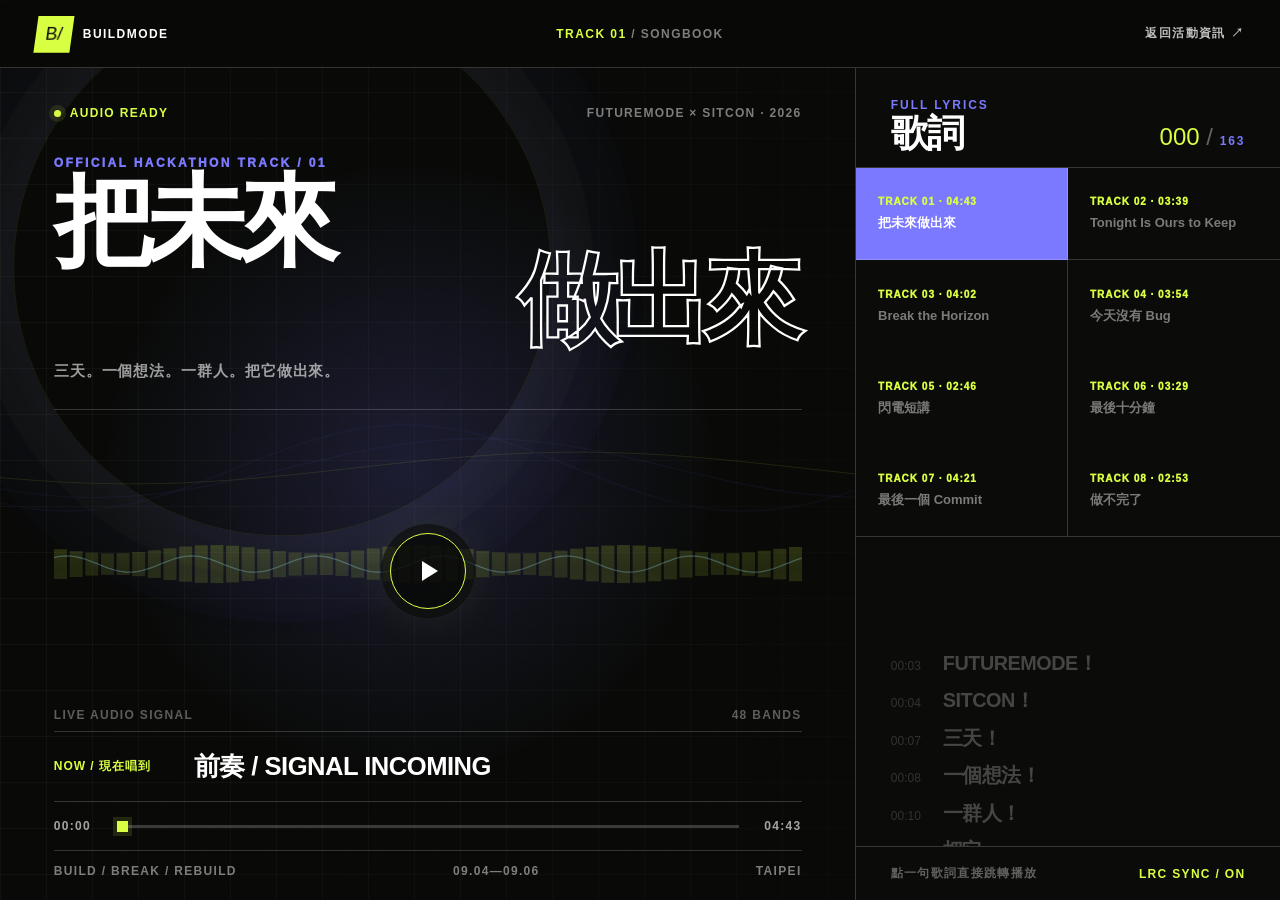
==== commit c4c36e72: "show 做不完了 in songbook" ====
--- a/anthem.html
+++ b/anthem.html
@@ -3,10 +3,10 @@
   <head>
     <meta charset="UTF-8" />
     <meta name="viewport" content="width=device-width, initial-scale=1.0" />
-    <meta name="description" content="BUILDMODE GEN-AI HACKATHON 2026 SONGBOOK，收錄七首活動歌曲與同步歌詞。" />
+    <meta name="description" content="BUILDMODE GEN-AI HACKATHON 2026 SONGBOOK，收錄八首活動歌曲與同步歌詞。" />
     <meta name="theme-color" content="#090a08" />
     <meta property="og:title" content="BUILDMODE SONGBOOK｜Hackathon Tracks" />
-    <meta property="og:description" content="FUTUREMODE × SITCON，七首歌記下三天一起完成作品的時刻。" />
+    <meta property="og:description" content="FUTUREMODE × SITCON，八首歌記下三天一起完成作品的時刻。" />
     <title>BUILDMODE SONGBOOK｜Hackathon Tracks</title>
     <link rel="stylesheet" href="anthem.css" />
     <script src="anthem.js" defer></script>
@@ -106,6 +106,9 @@
           <button type="button" role="tab" data-track-index="6" aria-selected="false" aria-controls="lyrics-list" tabindex="-1">
             <small>TRACK 07 · 04:21</small><strong>最後一個 Commit</strong>
           </button>
+          <button type="button" role="tab" data-track-index="7" aria-selected="false" aria-controls="lyrics-list" tabindex="-1">
+            <small>TRACK 08 · 02:53</small><strong>做不完了</strong>
+          </button>
         </div>
         <div id="lyrics-scroll" class="lyrics-scroll" tabindex="0" aria-label="〈把未來做出來〉完整歌詞">
           <ol id="lyrics-list" class="lyrics-list" aria-live="polite">
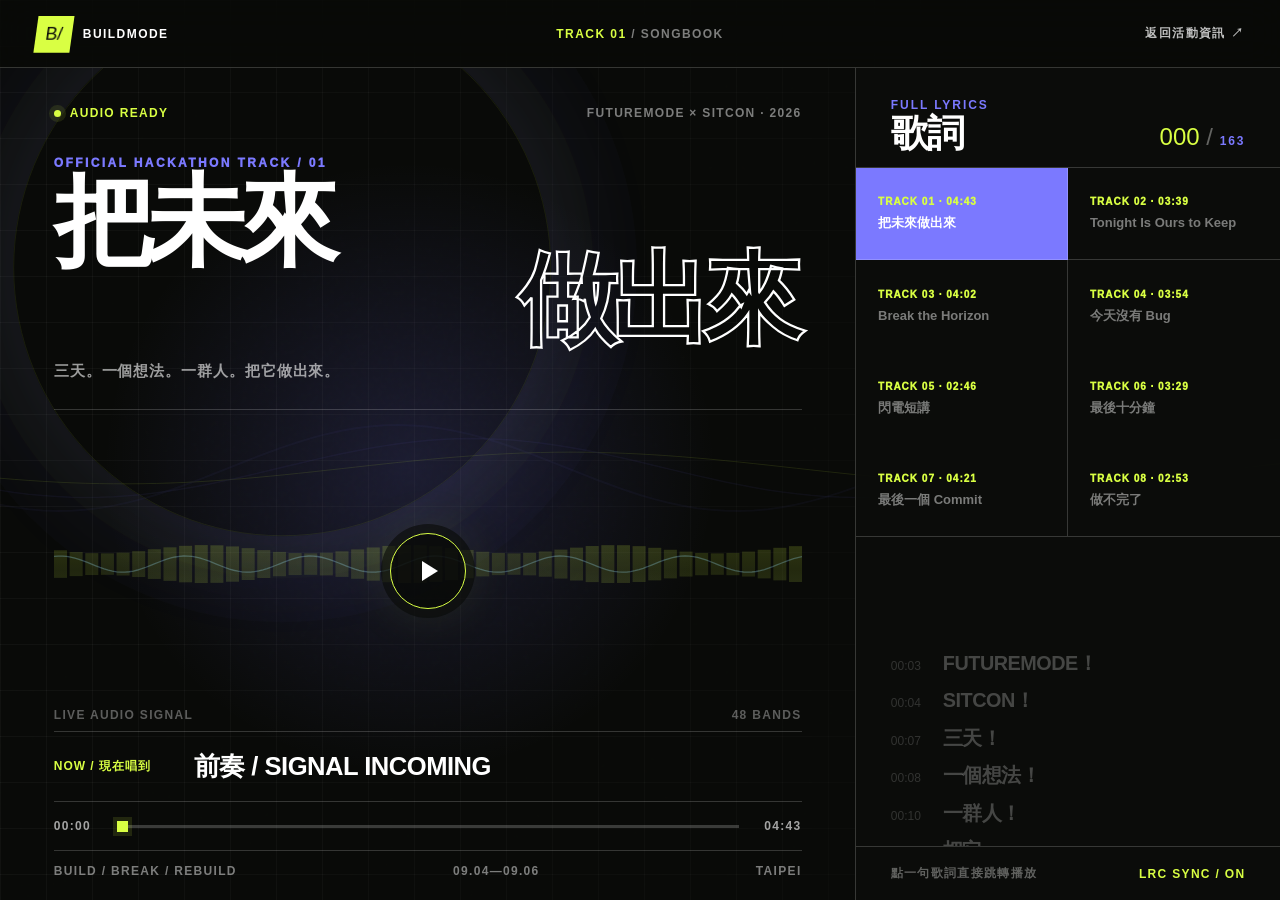
==== commit d1f59c20: "bust songbook script cache" ====
--- a/anthem.html
+++ b/anthem.html
@@ -9,7 +9,7 @@
     <meta property="og:description" content="FUTUREMODE × SITCON，八首歌記下三天一起完成作品的時刻。" />
     <title>BUILDMODE SONGBOOK｜Hackathon Tracks</title>
     <link rel="stylesheet" href="anthem.css" />
-    <script src="anthem.js" defer></script>
+    <script src="anthem.js?v=c4c36e7" defer></script>
   </head>
   <body>
     <a class="skip-link" href="#anthem-main">跳至播放器</a>
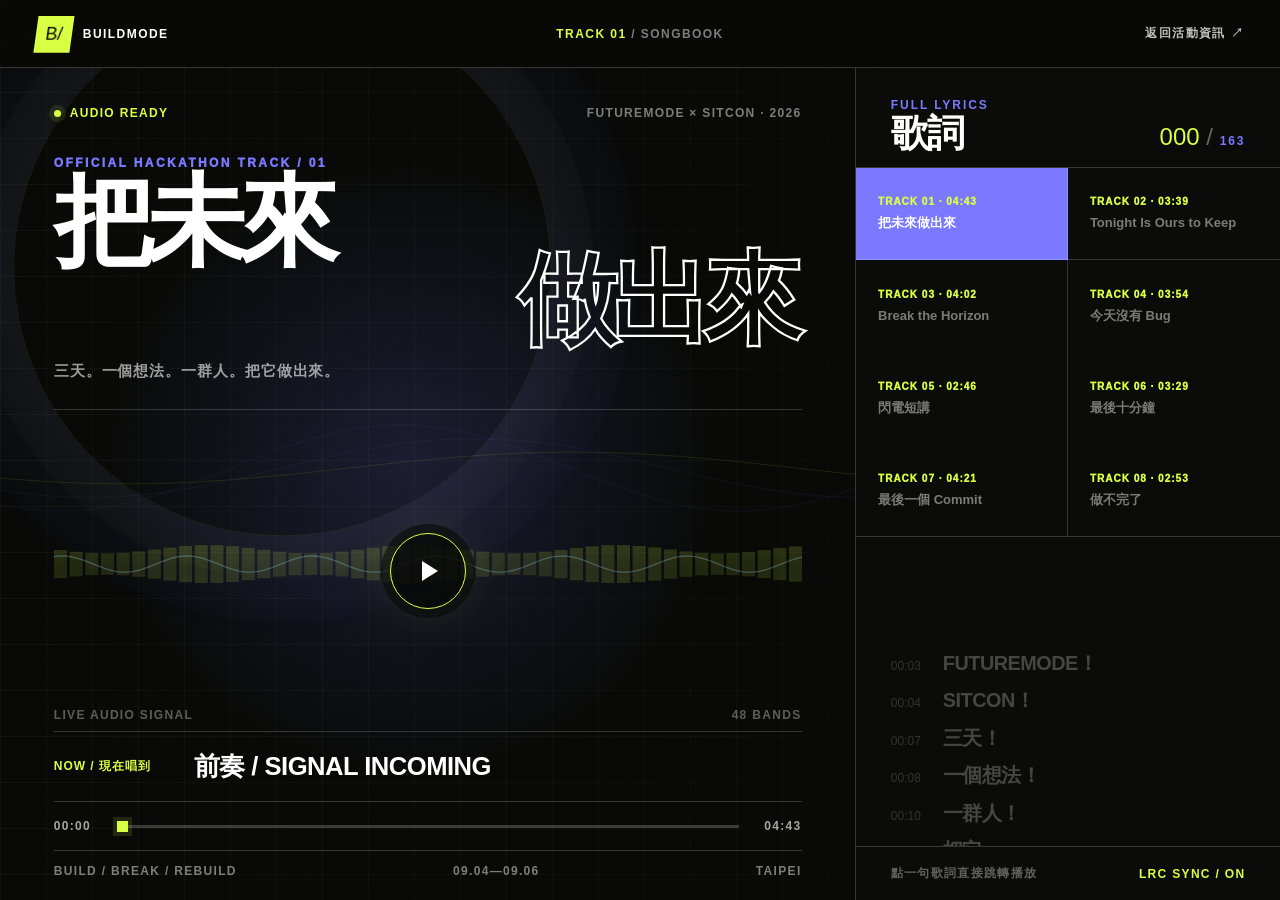
==== commit e2f31eff: "Add GTM to all 2026 site pages" ====
--- a/anthem.html
+++ b/anthem.html
@@ -2,6 +2,12 @@
 <html lang="zh-Hant">
   <head>
     <meta charset="UTF-8" />
+    <script async src="https://www.googletagmanager.com/gtm.js?id=GTM-NWJD4852"></script>
+    <script>
+      window.dataLayer = window.dataLayer || [];
+      function gtag(){dataLayer.push(arguments);}
+      gtag('js', new Date());
+    </script>
     <meta name="viewport" content="width=device-width, initial-scale=1.0" />
     <meta name="description" content="BUILDMODE GEN-AI HACKATHON 2026 SONGBOOK，收錄八首活動歌曲與同步歌詞。" />
     <meta name="theme-color" content="#090a08" />
